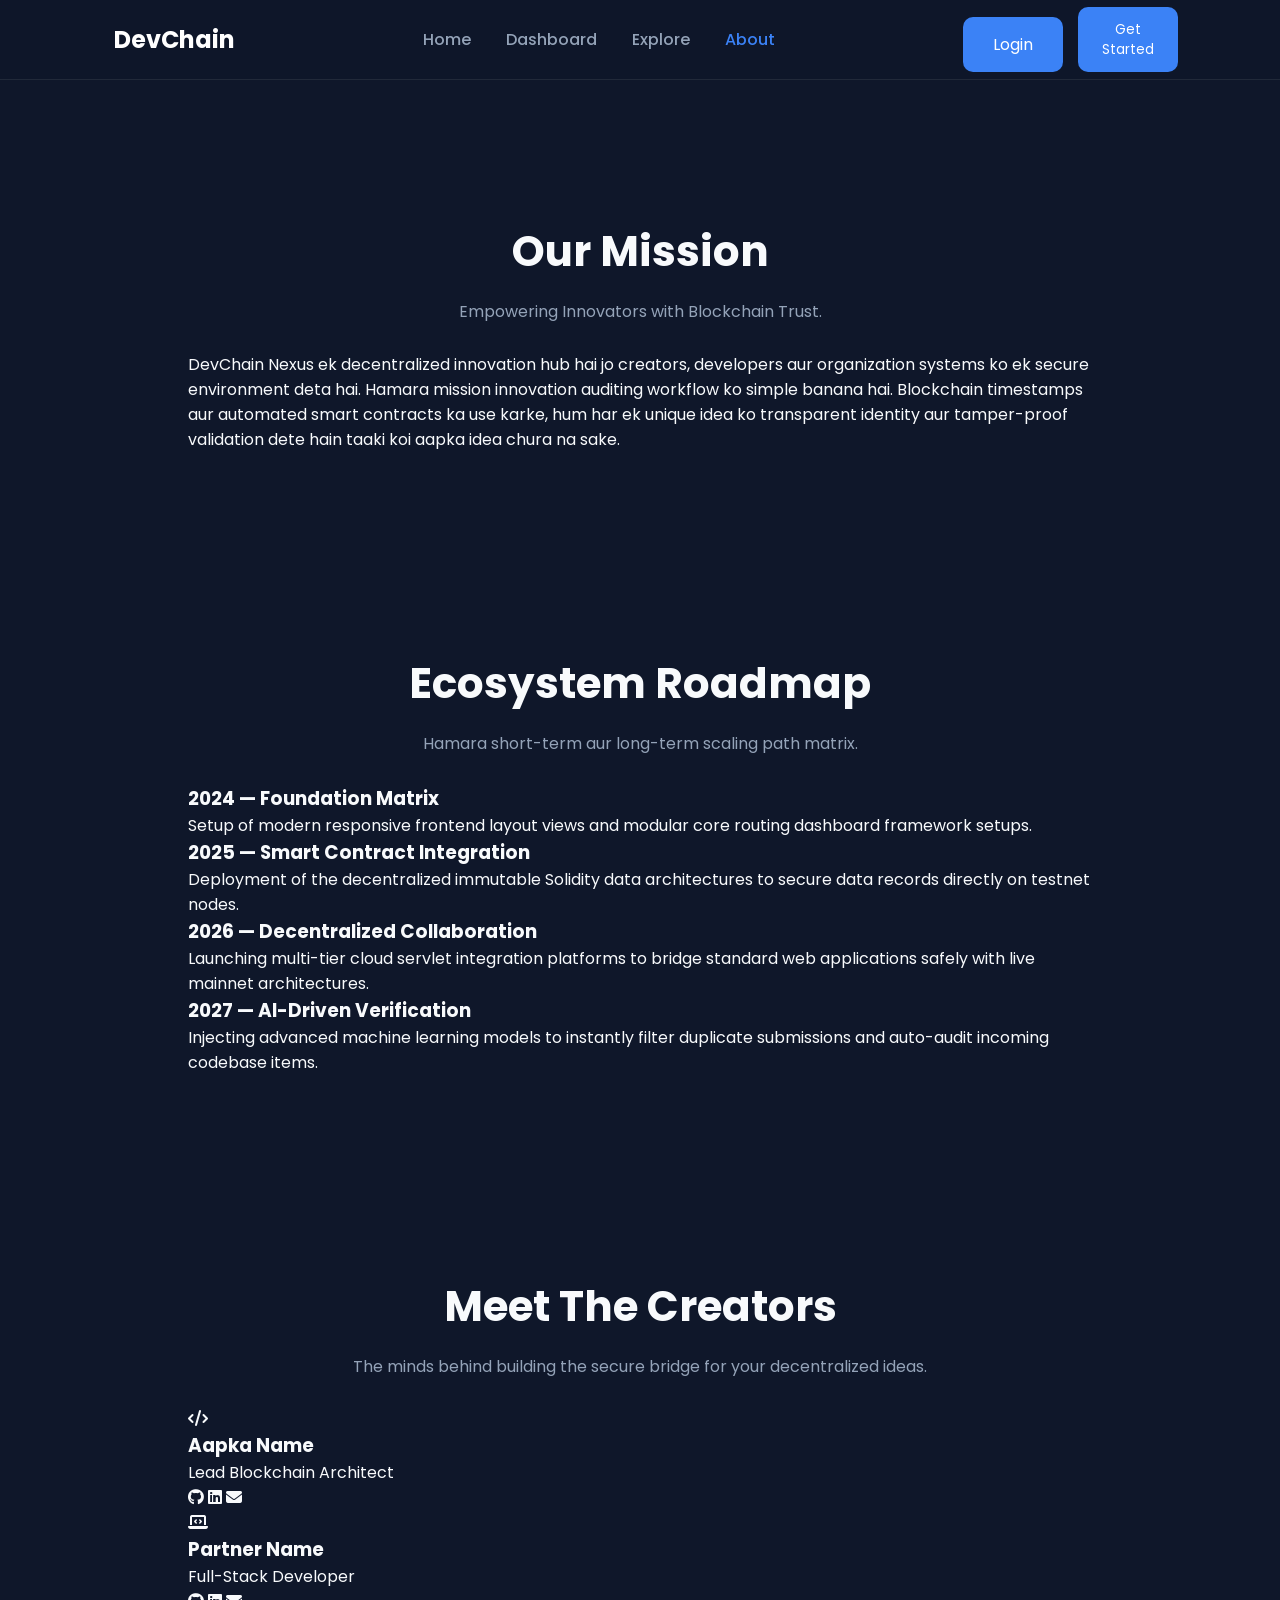
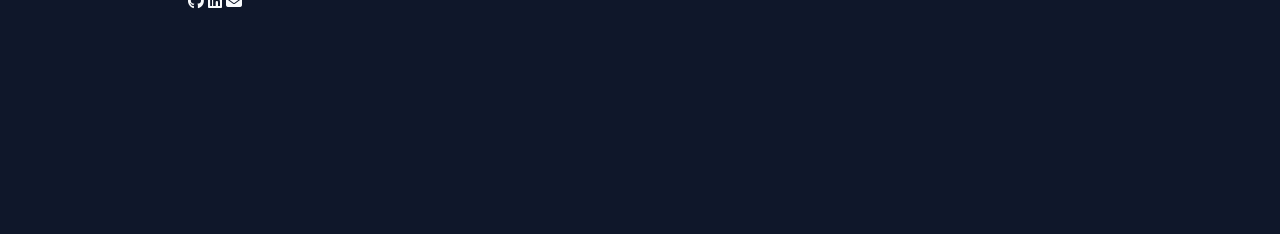
==== about.html @ 013ae29c "Create about.html" ====
<!DOCTYPE html>
<html lang="en">
<head>
    <meta charset="UTF-8">
    <meta name="viewport" content="width=device-width, initial-scale=1.0">
    <title>About Us | DevChain Nexus</title>
    <!-- Google Fonts & FontAwesome Icons Core Matrix -->
    <link rel="stylesheet" href="style.css">
    <link rel="stylesheet" href="https://cdnjs.cloudflare.com/ajax/libs/font-awesome/6.4.0/css/all.min.css">
</head>
<body>

    <!-- CHESS.COM ENGINE STYLE APP LAUNCH SCREEN MASK -->
    <div id="app-splash-screen">
        <div class="splash-branding">
            <i class="fa-solid fa-cube"></i>
            <h1>NEXUS APPS</h1>
        </div>
        <div class="splash-loader-ring"></div>
    </div>

    <!-- ==========================================
            CORE NAVBAR CONTAINER
    =========================================== -->
    <header>
        <nav class="navbar">
            <div class="logo" onclick="window.location.href='home.html'">
                <i class="fa-solid fa-cubes-split"></i>
                <h2>DevChain</h2>
            </div>
            <ul class="nav-links">
                <li><a href="index.html">Home</a></li>
                <li><a href="dashboard.html">Dashboard</a></li>
                <li><a href="explore.html">Explore</a></li>
                <li><a href="about.html" class="active">About</a></li>
            </ul>
            <div class="nav-buttons">
                <button class="login-btn" onclick="window.location.href='login.html'">Login</button>
                <button class="get-started-btn" onclick="window.location.href='register.html'">Get Started</button>
            </div>
        </nav>
    </header>

    <!-- ==========================================
            MAIN CONTENT AREA
    =========================================== -->
    <main class="explore-page"> <!-- Using structural framework layout handles for transition hooks -->
        <div class="container">
            
            <!-- 1. OUR MISSION SECTION -->
            <section class="about-section">
                <div class="section-title">
                    <h2>Our Mission</h2>
                    <p>Empowering Innovators with Blockchain Trust.</p>
                </div>
                <div class="about-content-box">
                    <p>
                        DevChain Nexus ek decentralized innovation hub hai jo creators, developers aur organization systems ko ek secure environment deta hai. Hamara mission innovation auditing workflow ko simple banana hai. Blockchain timestamps aur automated smart contracts ka use karke, hum har ek unique idea ko transparent identity aur tamper-proof validation dete hain taaki koi aapka idea chura na sake.
                    </p>
                </div>
            </section>

            <!-- 2. ECOSYSTEM ROADMAP (TIMELINE) SECTION -->
            <section class="roadmap-section">
                <div class="section-title">
                    <h2>Ecosystem Roadmap</h2>
                    <p>Hamara short-term aur long-term scaling path matrix.</p>
                </div>
                
                <div class="roadmap-timeline">
                    <div class="timeline-item">
                        <div class="timeline-dot"></div>
                        <h3>2024 — Foundation Matrix</h3>
                        <p>Setup of modern responsive frontend layout views and modular core routing dashboard framework setups.</p>
                    </div>
                    <div class="timeline-item">
                        <div class="timeline-dot"></div>
                        <h3>2025 — Smart Contract Integration</h3>
                        <p>Deployment of the decentralized immutable Solidity data architectures to secure data records directly on testnet nodes.</p>
                    </div>
                    <div class="timeline-item">
                        <div class="timeline-dot"></div>
                        <h3>2026 — Decentralized Collaboration</h3>
                        <p>Launching multi-tier cloud servlet integration platforms to bridge standard web applications safely with live mainnet architectures.</p>
                    </div>
                    <div class="timeline-item">
                        <div class="timeline-dot"></div>
                        <h3>2027 — AI-Driven Verification</h3>
                        <p>Injecting advanced machine learning models to instantly filter duplicate submissions and auto-audit incoming codebase items.</p>
                    </div>
                </div>
            </section>

            <!-- 3. MEET THE CREATORS / OWNERS SECTION -->
            <section class="team-section">
                <div class="section-title">
                    <h2>Meet The Creators</h2>
                    <p>The minds behind building the secure bridge for your decentralized ideas.</p>
                </div>

                <div class="team-grid">
                    <!-- Owner 1 -->
                    <div class="team-card">
                        <div class="team-avatar">
                            <i class="fa-solid fa-code"></i>
                        </div>
                        <h3>Aapka Name</h3>
                        <p>Lead Blockchain Architect</p>
                        <div class="team-socials">
                            <a href="#"><i class="fa-brands fa-github"></i></a>
                            <a href="#"><i class="fa-brands fa-linkedin"></i></a>
                            <a href="#"><i class="fa-solid fa-envelope"></i></a>
                        </div>
                    </div>

                    <!-- Owner 2 -->
                    <div class="team-card">
                        <div class="team-avatar">
                            <i class="fa-solid fa-laptop-code"></i>
                        </div>
                        <h3>Partner Name</h3>
                        <p>Full-Stack Developer</p>
                        <div class="team-socials">
                            <a href="#"><i class="fa-brands fa-github"></i></a>
                            <a href="#"><i class="fa-brands fa-linkedin"></i></a>
                            <a href="#"><i class="fa-solid fa-envelope"></i></a>
                        </div>
                    </div>
                </div>
            </section>

        </div>
    </main>

    <!-- ==========================================
            CORE ENGINES SYSTEM SYNC
    =========================================== -->
    <script src="js/navbar.js"></script>
    <script src="js/animation.js"></script>
    <script src="js/script.js"></script>
</body>
</html>
---- style.css ----
/* ==================== STYLE.CSS ==================== */

/* ==========================
   GOOGLE FONT
========================== */
@import url('https://fonts.googleapis.com/css2?family=Poppins:wght@300;400;500;600;700&display=swap');

/* ==========================
   RESET
========================== */
*{
    margin:0;
    padding:0;
    box-sizing:border-box;
}

/* ==========================
   ROOT VARIABLES
========================== */
:root{
    /* Colors */
    --primary:#3B82F6;
    --primary-dark:#2563EB;
    --secondary:#8B5CF6;

    --background:#0F172A;
    --surface:#1E293B;
    --card:#273549;

    --white:#FFFFFF;
    --text:#F8FAFC;
    --text-light:#94A3B8;

    --success:#22C55E;
    --warning:#F59E0B;
    --danger:#EF4444;

    /* Border Radius */
    --radius-sm:8px;
    --radius-md:12px;
    --radius-lg:18px;

    /* Shadow */
    --shadow:0 10px 30px rgba(0,0,0,0.25);
}

/* ==========================
   BODY
========================== */
body{
    font-family:'Poppins',sans-serif;
    background:var(--background);
    color:var(--text);
    overflow-x:hidden;
}

/* ==========================
   GLOBAL ELEMENTS
========================== */
a{
    text-decoration:none;
    color:inherit;
}

img{
    max-width:100%;
    display:block;
}

button{
    font-family:inherit;
    cursor:pointer;
    border:none;
}

ul{
    list-style:none;
}

section{
    padding:100px 8%;
}

.container{
    max-width:1400px;
    margin:auto;
}

/* ==================== NAVBAR.CSS ==================== */
.navbar{
    width:100%;
    height:80px;
    position:fixed;
    top:0;
    left:0;
    z-index:1000;
    display:flex;
    justify-content:space-between;
    align-items:center;
    padding:0 8%;
    background:rgba(15,23,42,0.85);
    backdrop-filter:blur(15px);
    border-bottom:1px solid rgba(255,255,255,0.08);
}

.logo{
    display:flex;
    align-items:center;
    gap:12px;
    cursor:pointer;
}

.logo i{
    font-size:28px;
    color:var(--primary);
}

.logo h2{
    font-size:24px;
    font-weight:700;
    color:var(--white);
}

.nav-links{
    display:flex;
    align-items:center;
    gap:35px;
}

.nav-links li{
    list-style:none;
}

.nav-links a{
    text-decoration:none;
    color:var(--text-light);
    font-size:16px;
    font-weight:500;
    transition:0.3s ease;
}

.nav-links a:hover{
    color:var(--primary);
}

.nav-links .active{
    color:var(--primary);
}

.nav-buttons{
    display:flex;
    gap:15px;
}

.login-btn{
    padding:10px 24px;
    border:2px solid var(--primary);
    border-radius:10px;
    background:transparent;
    color:var(--white);
    transition:.3s;
}

.login-btn:hover{
    background:var(--primary);
}

.get-started-btn{
    padding:10px 24px;
    background:var(--primary);
    color:var(--white);
    border:none;
    border-radius:10px;
    transition:.3s;
}

.get-started-btn:hover{
    background:var(--primary-dark);
    transform:translateY(-2px);
}

/* ==================== HERO.CSS ==================== */
.hero{
    min-height:100vh;
    padding:120px 8% 60px;
    display:flex;
    align-items:center;
    justify-content:space-between;
    gap:80px;
    position:relative;
}

.hero-content{
    flex:1;
}

.hero-tag{
    display:inline-block;
    padding:8px 18px;
    background:rgba(59,130,246,.15);
    color:var(--primary);
    border:1px solid rgba(59,130,246,.3);
    border-radius:50px;
    margin-bottom:25px;
    font-size:14px;
    font-weight:600;
}

.hero h1{
    font-size:64px;
    line-height:1.15;
    margin-bottom:25px;
    font-weight:800;
}

.hero h1 span{
    background:linear-gradient(90deg,#3B82F6,#8B5CF6);
    -webkit-background-clip:text;
    -webkit-text-fill-color:transparent;
}

.hero-description{
    max-width:620px;
    font-size:18px;
    line-height:1.8;
    color:var(--text-light);
    margin-bottom:40px;
}

.hero-buttons{
    display:flex;
    gap:20px;
}

.primary-btn,
.secondary-btn{
    padding:15px 32px;
    border-radius:12px;
    font-size:16px;
    font-weight:600;
    transition:.3s;
}

.primary-btn{
    background:var(--primary);
    color:white;
}

.primary-btn:hover{
    background:var(--primary-dark);
    transform:translateY(-4px);
}

.secondary-btn{
    background:transparent;
    color:white;
    border:2px solid var(--primary);
}

.secondary-btn:hover{
    background:var(--primary);
    transform:translateY(-4px);
}

.hero-image{
    flex:1;
    display:flex;
    justify-content:center;
    align-items:center;
    position:relative;
}

.hero-image::before{
    content:"";
    position:absolute;
    width:340px;
    height:340px;
    border-radius:50%;
    background:radial-gradient(circle, rgba(59,130,246,.45), transparent 70%);
    animation:glowPulse 4s ease-in-out infinite;
}

.hero-image i{
    font-size:260px;
    color:var(--primary);
    position:relative;
    animation:float 4s ease-in-out infinite;
}

@keyframes float{
    0%{ transform: translateY(0px); }
    50%{ transform: translateY(-18px); }
    100%{ transform: translateY(0px); }
}

@keyframes glowPulse{
    0%,100%{ transform:scale(1); opacity:.35; }
    50%{ transform:scale(1.15); opacity:.65; }
}

/* ==================== FEATURES.CSS ==================== */
.features{
    padding:100px 8%;
}

.section-title{
    text-align:center;
    margin-bottom:70px;
}

.section-title h2{
    font-size:42px;
    margin-bottom:15px;
}

.section-title p{
    color:var(--text-light);
    max-width:650px;
    margin:auto;
    line-height:1.8;
}

.feature-grid{
    display:grid;
    grid-template-columns:repeat(4,1fr);
    gap:30px;
}

.feature-card{
    background:var(--surface);
    padding:35px;
    border-radius:18px;
    text-align:center;
    transition:.35s;
    border:1px solid rgba(255,255,255,.06);
}

.feature-card:hover{
    transform:translateY(-10px);
    border-color:var(--primary);
    box-shadow:0 15px 40px rgba(0,0,0,.25);
}

.feature-card i{
    font-size:45px;
    color:var(--primary);
    margin-bottom:25px;
}

.feature-card h3{
    margin-bottom:15px;
    font-size:22px;
}

.feature-card p{
    color:var(--text-light);
    line-height:1.7;
}

/* ==================== HOW-IT-WORKS.CSS ==================== */
.how-it-works{
    padding:100px 8%;
}

.steps{
    display:flex;
    justify-content:center;
    align-items:flex-start;
    gap:25px;
    margin-top:70px;
    flex-wrap:wrap;
}

.step{
    width:240px;
    min-height:320px;
    background:var(--surface);
    padding:35px 25px;
    border-radius:18px;
    text-align:center;
    position:relative;
    transition:.3s;
    border:1px solid rgba(255,255,255,.08);
}

.step:hover{
    transform:translateY(-8px);
    border-color:var(--primary);
}

.step-number{
    position:absolute;
    top:-15px;
    left:50%;
    transform:translateX(-50%);
    width:35px;
    height:35px;
    border-radius:50%;
    background:var(--primary);
    display:flex;
    align-items:center;
    justify-content:center;
    font-weight:700;
}

.step i{
    font-size:42px;
    color:var(--primary);
    margin:20px 0;
}

.step h3{
    margin-bottom:15px;
}

.step p{
    color:var(--text-light);
    line-height:1.7;
}

.step-arrow{
    display:flex;
    align-items:center;
    justify-content:center;
    font-size:28px;
    color:var(--primary);
    margin-top:100px;
}

/* ==================== STATS.CSS ==================== */
.stats{
    padding:100px 8%;
    display:grid;
    grid-template-columns:repeat(4,1fr);
    gap:30px;
}

.stat-card{
    background:var(--surface);
    border-radius:18px;
    padding:40px;
    text-align:center;
    border:1px solid rgba(255,255,255,.08);
    transition:.3s;
}

.stat-card:hover{
    transform:translateY(-8px);
    border-color:var(--primary);
}

.stat-card h2{
    font-size:42px;
    color:var(--primary);
    margin-bottom:15px;
}

.stat-card p{
    color:var(--text-light);
    font-size:18px;
}

/* ==================== LOGIN.CSS ==================== */
.login-container{
    min-height:100vh;
    display:flex;
    justify-content:center;
    align-items:center;
    background:var(--background);
}

.login-card{
    width:420px;
    background:var(--surface);
    padding:45px;
    border-radius:18px;
    border:1px solid rgba(255,255,255,.08);
    text-align:center;
}

.login-card h1{
    margin-bottom:10px;
}

.login-card p{
    color:var(--text-light);
    margin-bottom:30px;
}

.input-box{
    text-align:left;
    margin-bottom:20px;
}

.input-box label{
    display:block;
    margin-bottom:8px;
}

.input-box input{
    width:100%;
    padding:14px;
    border-radius:10px;
    border:none;
    background:#2b3b52;
    color:white;
    outline:none;
}

.login-btn{
    width:100%;
    padding:15px;
    margin-top:10px;
    background:var(--primary);
    color:white;
    border:none;
    border-radius:10px;
    font-size:16px;
}

.divider{
    margin:30px 0;
    color:var(--text-light);
}

.wallet-btn{
    width:100%;
    padding:15px;
    background:transparent;
    border:2px solid var(--primary);
    color:white;
    border-radius:10px;
    font-size:16px;
}

.register{
    margin-top:25px;
}

.register a{
    color:var(--primary);
}

/* ==================== DASHBOARD.CSS ==================== */
.dashboard{
    padding:120px 8%;
}

.welcome{
    margin-bottom:40px;
}

.welcome h1{
    font-size:42px;
    margin-bottom:10px;
}

.welcome p{
    color:var(--text-light);
}

.actions{
    display:flex;
    gap:20px;
    margin:50px 0;
}

.actions button{
    padding:15px 28px;
    background:var(--primary);
    color:white;
    border:none;
    border-radius:12px;
    cursor:pointer;
    transition:.3s;
}

.actions button:hover{
    background:var(--primary-dark);
}

.recent{
    background:var(--surface);
    padding:30px;
    border-radius:18px;
}

.recent h2{
    margin-bottom:25px;
}

.activity{
    display:flex;
    flex-direction:column;
    gap:18px;
}

.activity p{
    color:var(--text-light);
}

/* ==================== SUBMIT.CSS ==================== */
.submit-page{
    padding:120px 8%;
    display:flex;
    justify-content:center;
}

.submit-card{
    width:700px;
    background:var(--surface);
    padding:40px;
    border-radius:18px;
    border:1px solid rgba(255,255,255,.08);
}

.submit-card h1{
    margin-bottom:10px;
}

.submit-card p{
    margin-bottom:30px;
    color:var(--text-light);
}

.input-group{
    margin-bottom:22px;
}

.input-group label{
    display:block;
    margin-bottom:8px;
    font-weight:500;
}

.input-group input,
.input-group textarea,
.input-group select{
    width:100%;
    padding:15px;
    border:none;
    outline:none;
    border-radius:10px;
    background:#2b3b52;
    color:white;
    font-size:15px;
}

textarea{
    resize:vertical;
}

.submit-btn{
    width:100%;
    padding:16px;
    background:var(--primary);
    color:white;
    border:none;
    border-radius:12px;
    font-size:16px;
    font-weight:600;
    cursor:pointer;
    transition:.3s;
}

.submit-btn:hover{
    background:var(--primary-dark);
}

/* ==================== EXPLORE.CSS ==================== */
.explore-page{
    padding:120px 8%;
}

.explore-page h1{
    margin-bottom:30px;
}

.search-bar{
    display:flex;
    gap:20px;
    margin-bottom:40px;
}

.search-bar input,
.search-bar select{
    padding:15px;
    border:none;
    border-radius:10px;
    background:#2b3b52;
    color:white;
}

.search-bar input{
    flex:1;
}

.projects{
    display:grid;
    grid-template-columns:repeat(3,1fr);
    gap:30px;
}

.project-card{
    background:var(--surface);
    padding:30px;
    border-radius:18px;
    border:1px solid rgba(255,255,255,.08);
    transition:.3s;
}

.project-card:hover{
    transform:translateY(-8px);
    border-color:var(--primary);
}

.project-card h3{
    margin-bottom:15px;
}

.project-card p{
    color:var(--text-light);
    margin-bottom:25px;
    line-height:1.6;
}

.project-card button{
    padding:12px 20px;
    background:var(--primary);
    color:white;
    border:none;
    border-radius:10px;
    cursor:pointer;
}

/* ==================== DETAILS.CSS ==================== */
.details-page{
    padding:120px 8%;
    display:flex;
    justify-content:center;
}

.details-card{
    width:800px;
    background:var(--surface);
    padding:40px;
    border-radius:18px;
    border:1px solid rgba(255,255,255,.08);
}

.details-card h1{
    margin-bottom:20px;
}

.description{
    line-height:1.8;
    color:var(--text-light);
    margin-bottom:30px;
}

.info{
    display:flex;
    flex-direction:column;
    gap:15px;
    margin-bottom:35px;
}

.buttons{
    display:flex;
    gap:20px;
}

.buttons button{
    padding:14px 24px;
    background:var(--primary);
    color:white;
    border:none;
    border-radius:10px;
    cursor:pointer;
}

/* ==================== PROFILE.CSS ==================== */
.profile-page{
    padding:120px 8%;
    display:flex;
    justify-content:center;
}

.profile-card{
    width:800px;
    background:var(--surface);
    padding:40px;
    border-radius:18px;
    border:1px solid rgba(255,255,255,.08);
    text-align:center;
}

.avatar{
    width:120px;
    height:120px;
    border-radius:50%;
    background:var(--primary);
    margin:auto;
    display:flex;
    justify-content:center;
    align-items:center;
    font-size:55px;
    color:white;
    margin-bottom:20px;
}

.profile-card p{
    color:var(--text-light);
    margin:10px 0;
}

.profile-stats{
    display:flex;
    justify-content:space-around;
    margin:40px 0;
}

.profile-stats h3{
    font-size:32px;
    color:var(--primary);
}

.section-title{
    margin-bottom:25px;
}

.innovation-list{
    display:flex;
    flex-direction:column;
    gap:15px;
}

.innovation-item{
    display:flex;
    justify-content:space-between;
    align-items:center;
    padding:18px;
    background:#2b3b52;
    border-radius:12px;
}

.innovation-item button{
    padding:10px 18px;
    background:var(--primary);
    border:none;
    border-radius:8px;
    color:white;
    cursor:pointer;
}

/* ============================================================
   PREMIUM PAGE ENTRY ACCELERATED ANIMATIONS 
   ============================================================ */
/* ============================================================
   🔥 BLANK SCREEN CRITICAL FIX (PURE CSS FORCE REVEAL)
   ============================================================ */

/* Initial block bypass - body ko invisible state me lock hone se bachayega */
body {
    opacity: 1 !important; /* Forcefully page ko visible karega */
    transform: none !important; /* Scale lock remove */
}

@keyframes modernEntrySlide {
    0% {
        opacity: 0;
        transform: translateY(15px);
    }
    100% {
        opacity: 1;
        transform: translateY(0);
    }
}

/* Page content elements ko smoothly up-slide karega */
.welcome, .hero-content, .login-card, .submit-card, .details-card, .profile-card, .explore-page h1 {
    opacity: 0;
    animation: modernEntrySlide 0.6s cubic-bezier(0.16, 1, 0.3, 1) forwards;
}

.stats, .feature-grid, .steps, .projects, .recent {
    opacity: 0;
    animation: modernEntrySlide 0.6s cubic-bezier(0.16, 1, 0.3, 1) forwards;
    animation-delay: 0.1s;
}

/* ============================================================
   CHESS.COM / PLAY STORE STYLE AUTOMATIC SPLASH BYPASS
   ============================================================ */
#app-splash-screen {
    position: fixed;
    top: 0;
    left: 0;
    width: 100vw;
    height: 100vh;
    background: #0F172A;
    z-index: 99999;
    display: flex;
    flex-direction: column;
    justify-content: center;
    align-items: center;
    
    /* 🔥 PURE CSS ROUTINE: 1.5s loader ghumega, fir automatic vanish! */
    animation: autoVanishSplash 0.5s cubic-bezier(0.86, 0, 0.07, 1) forwards;
    animation-delay: 1.5s; 
}

.splash-branding {
    display: flex;
    flex-direction: column;
    align-items: center;
    gap: 20px;
    animation: appLaunchScale 1.4s cubic-bezier(0.34, 1.56, 0.64, 1) forwards;
}

.splash-branding i {
    font-size: 90px;
    color: #3B82F6;
    filter: drop-shadow(0 0 30px rgba(59, 130, 246, 0.6));
}

.splash-branding h1 {
    font-size: 32px;
    font-weight: 800;
    color: #FFFFFF;
    letter-spacing: 2px;
}

.splash-loader-ring {
    margin-top: 40px;
    width: 45px;
    height: 45px;
    border: 4px solid rgba(255, 255, 255, 0.05);
    border-top: 4px solid #3B82F6;
    border-radius: 50%;
    animation: loaderSpinner 0.8s linear infinite;
}

/* ============================================================
   APP INTERACTION CONTROL TARGET MODIFIER KEYFRAMES
   ============================================================ */
@keyframes autoVanishSplash {
    0% {
        opacity: 1;
        visibility: visible;
    }
    99% {
        opacity: 0;
        visibility: visible;
    }
    100% {
        opacity: 0;
        visibility: hidden;
        display: none;
        pointer-events: none;
    }
}

@keyframes appLaunchScale {
    0% { transform: scale(0.3); opacity: 0; }
    50% { transform: scale(1.1); opacity: 1; }
    100% { transform: scale(1); }
}

@keyframes loaderSpinner {
    0% { transform: rotate(0deg); }
    100% { transform: rotate(360deg); }
}

.app-ready main, .app-ready header {
    animation: appWorkspaceSlideIn 0.8s cubic-bezier(0.16, 1, 0.3, 1) forwards;
}

@keyframes appWorkspaceSlideIn {
    0% {
        opacity: 0;
        transform: scale(0.97) translateY(15px);
    }
    100% {
        opacity: 1;
        transform: scale(1) translateY(0);
    }
}
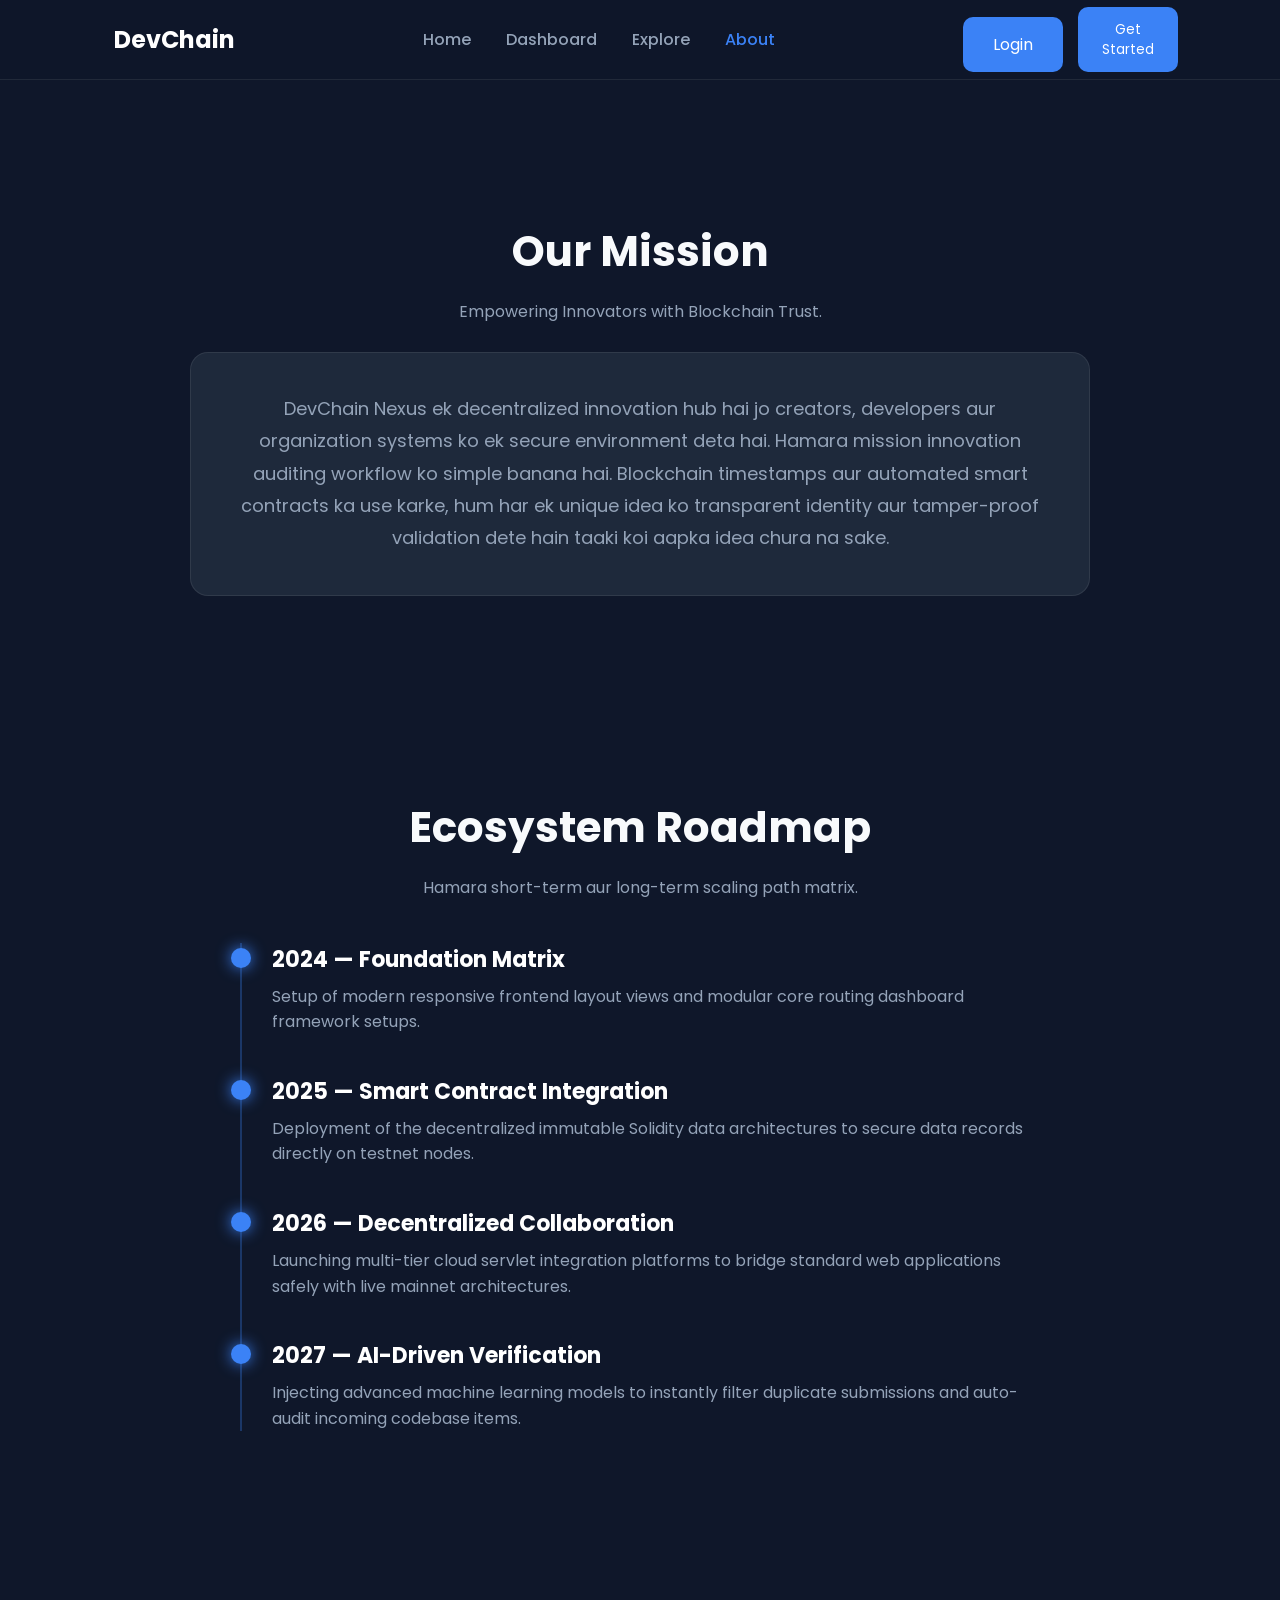
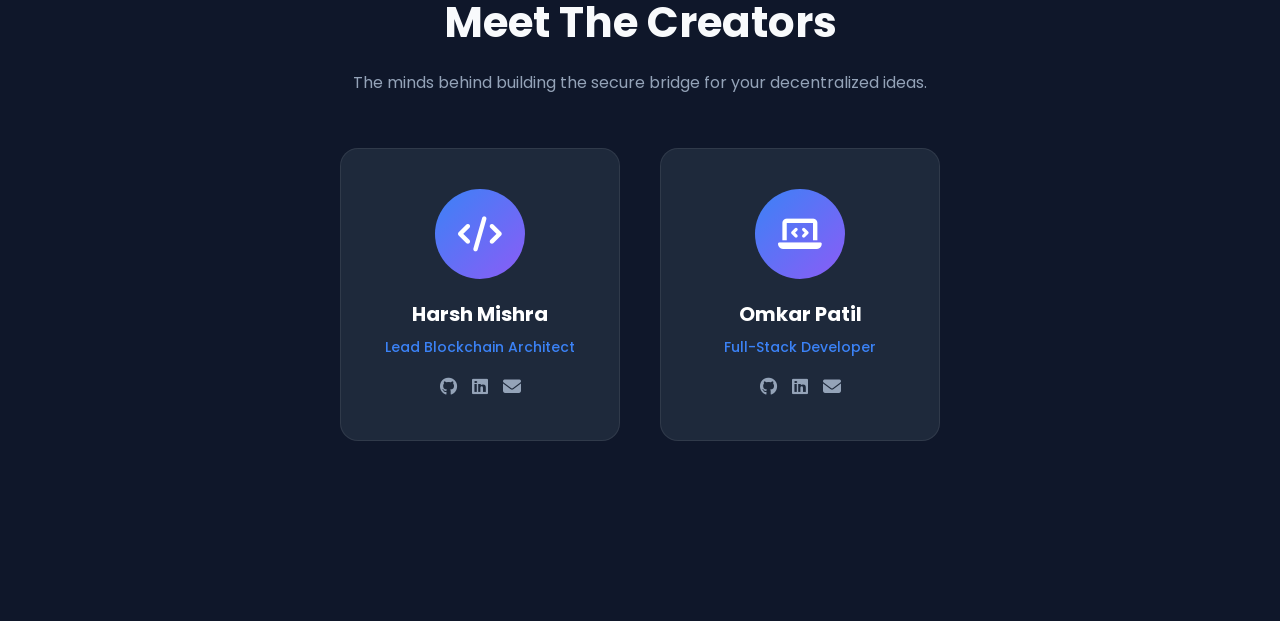
==== commit 2b006044: "Update about.html" ====
--- a/about.html
+++ b/about.html
@@ -104,7 +104,7 @@
                         <div class="team-avatar">
                             <i class="fa-solid fa-code"></i>
                         </div>
-                        <h3>Aapka Name</h3>
+                        <h3>Harsh Mishra</h3>
                         <p>Lead Blockchain Architect</p>
                         <div class="team-socials">
                             <a href="#"><i class="fa-brands fa-github"></i></a>
@@ -118,7 +118,7 @@
                         <div class="team-avatar">
                             <i class="fa-solid fa-laptop-code"></i>
                         </div>
-                        <h3>Partner Name</h3>
+                        <h3>Omkar Patil</h3>
                         <p>Full-Stack Developer</p>
                         <div class="team-socials">
                             <a href="#"><i class="fa-brands fa-github"></i></a>
--- a/style.css
+++ b/style.css
@@ -986,3 +986,132 @@
         transform: scale(1) translateY(0);
     }
 }
+/* ============================================================
+   ABOUT, ROADMAP & TEAM INTEGRATION STYLES
+   ============================================================ */
+
+/* Mission Card Design */
+.about-content-box {
+    background: var(--surface);
+    padding: 40px;
+    border-radius: 18px;
+    border: 1px solid rgba(255, 255, 255, 0.08);
+    max-width: 900px;
+    margin: 0 auto;
+    text-align: center;
+    line-height: 1.8;
+    color: var(--text-light);
+    font-size: 18px;
+}
+
+/* Roadmap Timeline Design (Chess.com / Startup Vibe) */
+.roadmap-timeline {
+    max-width: 800px;
+    margin: 40px auto 0;
+    position: relative;
+    padding-left: 30px;
+    border-left: 2px solid rgba(59, 130, 246, 0.3);
+}
+
+.timeline-item {
+    position: relative;
+    margin-bottom: 40px;
+}
+
+.timeline-item:last-child {
+    margin-bottom: 0;
+}
+
+.timeline-dot {
+    position: absolute;
+    left: -41px;
+    top: 5px;
+    width: 20px;
+    height: 20px;
+    border-radius: 50%;
+    background: var(--primary);
+    box-shadow: 0 0 15px var(--primary);
+}
+
+.timeline-item h3 {
+    font-size: 22px;
+    color: var(--white);
+    margin-bottom: 8px;
+}
+
+.timeline-item p {
+    color: var(--text-light);
+    line-height: 1.6;
+}
+
+/* Creators/Owners Card Section */
+.team-section {
+    padding: 60px 0;
+}
+
+.team-grid {
+    display: flex;
+    justify-content: center;
+    gap: 40px;
+    margin-top: 50px;
+    flex-wrap: wrap;
+}
+
+.team-card {
+    background: var(--surface);
+    padding: 40px 30px;
+    border-radius: 18px;
+    border: 1px solid rgba(255, 255, 255, 0.08);
+    width: 280px;
+    transition: 0.3s ease;
+    text-align: center;
+}
+
+.team-card:hover {
+    transform: translateY(-8px);
+    border-color: var(--primary);
+    box-shadow: var(--shadow);
+}
+
+.team-avatar {
+    width: 90px;
+    height: 90px;
+    border-radius: 50%;
+    background: linear-gradient(135deg, var(--primary), var(--secondary));
+    margin: 0 auto 20px;
+    display: flex;
+    justify-content: center;
+    align-items: center;
+    font-size: 35px;
+    color: white;
+}
+
+.team-card h3 {
+    font-size: 20px;
+    margin-bottom: 8px;
+    color: var(--white);
+}
+
+.team-card p {
+    color: var(--primary);
+    font-size: 14px;
+    font-weight: 500;
+    margin-bottom: 15px;
+}
+
+.team-socials {
+    display: flex;
+    justify-content: center;
+    gap: 15px;
+}
+
+.team-socials a {
+    color: var(--text-light);
+    font-size: 18px;
+    transition: 0.3s;
+}
+
+.team-socials a:hover {
+    color: var(--white);
+}
+
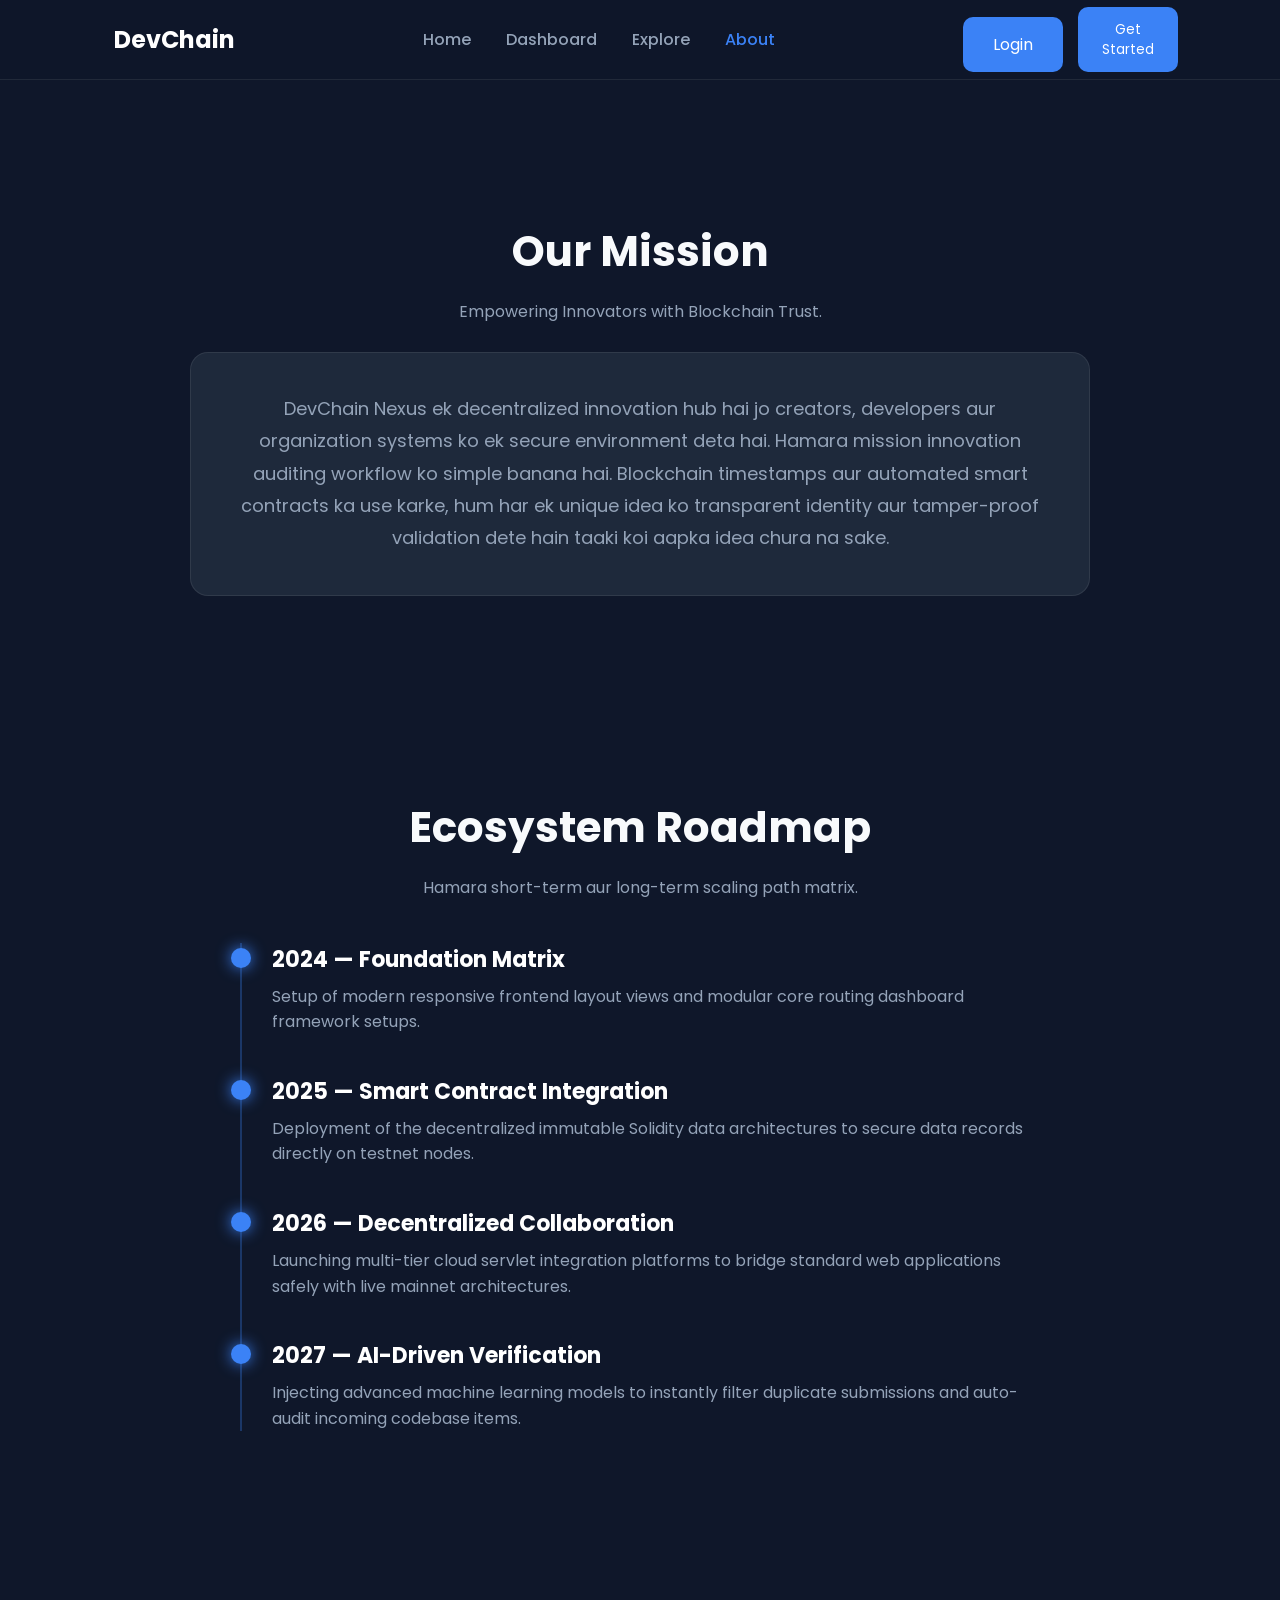
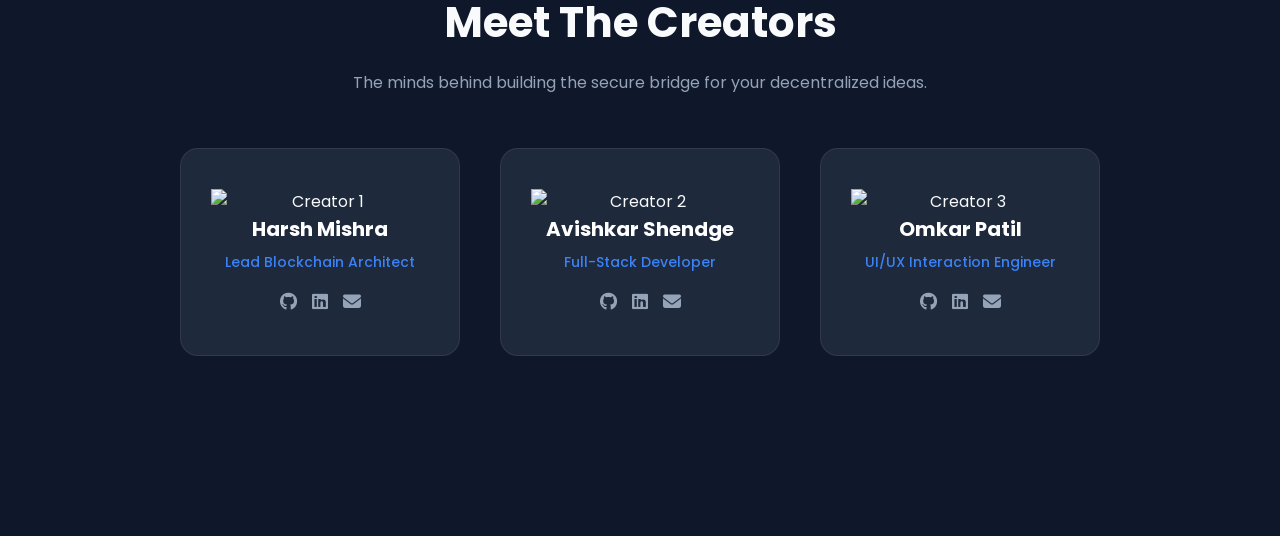
==== commit dbe7870d: "Update about.html" ====
--- a/about.html
+++ b/about.html
@@ -91,7 +91,9 @@
                 </div>
             </section>
 
-            <!-- 3. MEET THE CREATORS / OWNERS SECTION -->
+                        <!-- ==========================================
+                    3. MEET THE CREATORS (3 OWNERS WITH PHOTOS)
+            =========================================== -->
             <section class="team-section">
                 <div class="section-title">
                     <h2>Meet The Creators</h2>
@@ -101,8 +103,9 @@
                 <div class="team-grid">
                     <!-- Owner 1 -->
                     <div class="team-card">
-                        <div class="team-avatar">
-                            <i class="fa-solid fa-code"></i>
+                        <div class="team-photo-wrapper">
+                            <!-- 💡 Yahan "images/photo1.jpg" ki jagah apni photo ka sahi naam aur path daalein -->
+                            <img src="images/photo1.jpg" alt="Creator 1" class="team-img-fluid">
                         </div>
                         <h3>Harsh Mishra</h3>
                         <p>Lead Blockchain Architect</p>
@@ -115,11 +118,27 @@
 
                     <!-- Owner 2 -->
                     <div class="team-card">
-                        <div class="team-avatar">
-                            <i class="fa-solid fa-laptop-code"></i>
+                        <div class="team-photo-wrapper">
+                            <!-- 💡 Yahan dusre partner ki photo ka path daalein -->
+                            <img src="images/photo2.jpg" alt="Creator 2" class="team-img-fluid">
+                        </div>
+                        <h3>Avishkar Shendge</h3>
+                        <p>Full-Stack Developer</p>
+                        <div class="team-socials">
+                            <a href="#"><i class="fa-brands fa-github"></i></a>
+                            <a href="#"><i class="fa-brands fa-linkedin"></i></a>
+                            <a href="#"><i class="fa-solid fa-envelope"></i></a>
+                        </div>
+                    </div>
+
+                    <!-- Owner 3 -->
+                    <div class="team-card">
+                        <div class="team-photo-wrapper">
+                            <!-- 💡 Yahan teesre partner ki photo ka path daalein -->
+                            <img src="images/photo3.jpg" alt="Creator 3" class="team-img-fluid">
                         </div>
                         <h3>Omkar Patil</h3>
-                        <p>Full-Stack Developer</p>
+                        <p>UI/UX Interaction Engineer</p>
                         <div class="team-socials">
                             <a href="#"><i class="fa-brands fa-github"></i></a>
                             <a href="#"><i class="fa-brands fa-linkedin"></i></a>
@@ -128,6 +147,7 @@
                     </div>
                 </div>
             </section>
+            
 
         </div>
     </main>
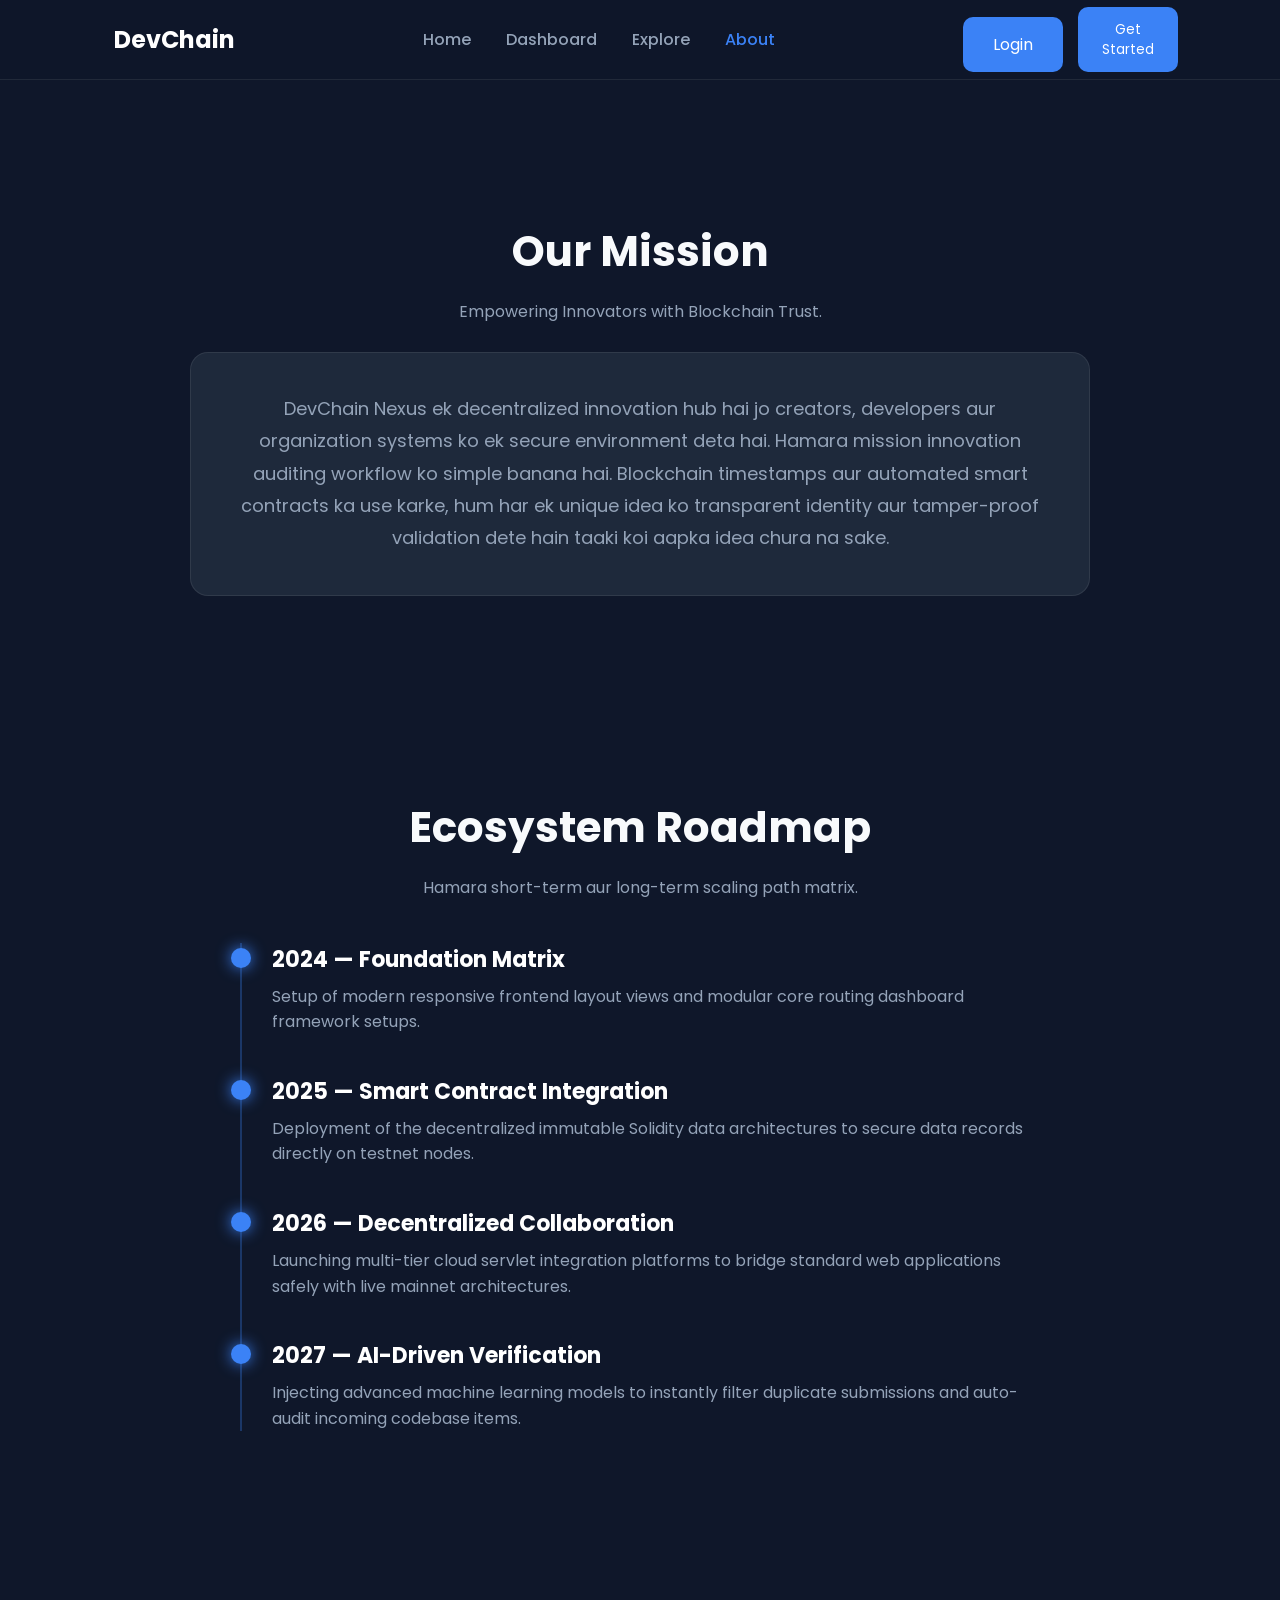
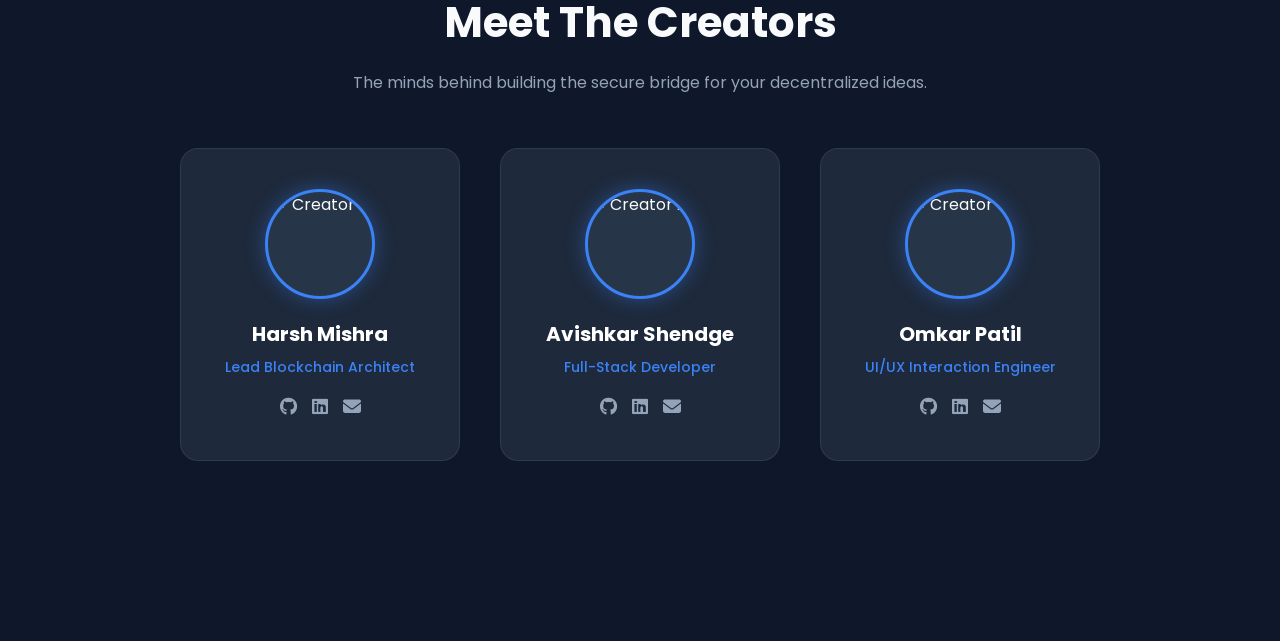
==== commit b16a18d8: "Update about.html" ====
--- a/about.html
+++ b/about.html
@@ -105,7 +105,7 @@
                     <div class="team-card">
                         <div class="team-photo-wrapper">
                             <!-- 💡 Yahan "images/photo1.jpg" ki jagah apni photo ka sahi naam aur path daalein -->
-                            <img src="images/photo1.jpg" alt="Creator 1" class="team-img-fluid">
+                            <img src="https://avatars.githubusercontent.com/u/190022282?v=4" alt="Creator 1" class="team-img-fluid">
                         </div>
                         <h3>Harsh Mishra</h3>
                         <p>Lead Blockchain Architect</p>
--- a/style.css
+++ b/style.css
@@ -1072,19 +1072,30 @@
     border-color: var(--primary);
     box-shadow: var(--shadow);
 }
-
-.team-avatar {
-    width: 90px;
-    height: 90px;
+/* ============================================================
+   CREATOR PHOTO MASK & SHAPING ENGINE
+   ============================================================ */
+.team-photo-wrapper {
+    width: 110px;
+    height: 110px;
     border-radius: 50%;
-    background: linear-gradient(135deg, var(--primary), var(--secondary));
     margin: 0 auto 20px;
+    overflow: hidden; /* Photo circle se bahar nahi niklegi */
+    border: 3px solid var(--primary);
+    box-shadow: 0 0 20px rgba(59, 130, 246, 0.4);
+    background: var(--card);
     display: flex;
     justify-content: center;
     align-items: center;
-    font-size: 35px;
-    color: white;
-}
+}
+
+.team-img-fluid {
+    width: 100%;
+    height: 100%;
+    object-fit: cover; /* Photo stretch ya chapti nahi hogi, perfectly fit hogi */
+    display: block;
+}
+
 
 .team-card h3 {
     font-size: 20px;
